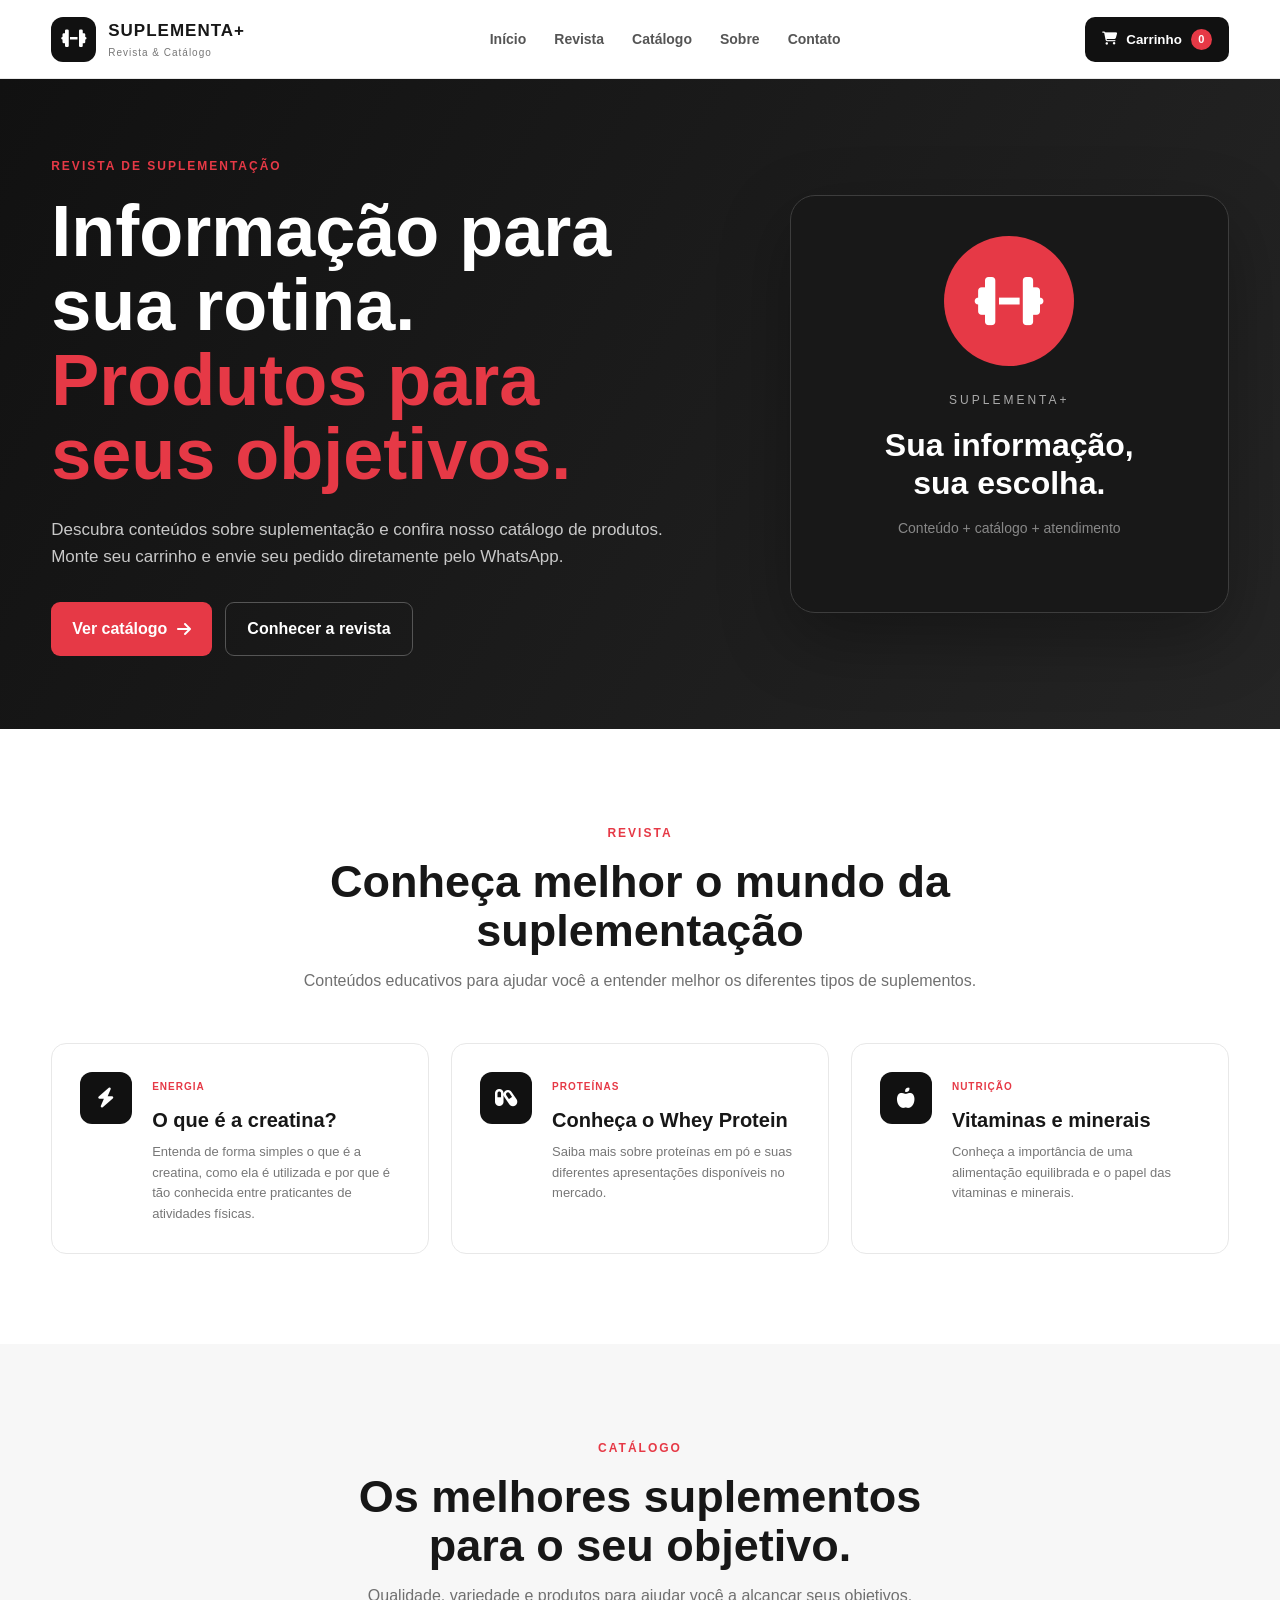
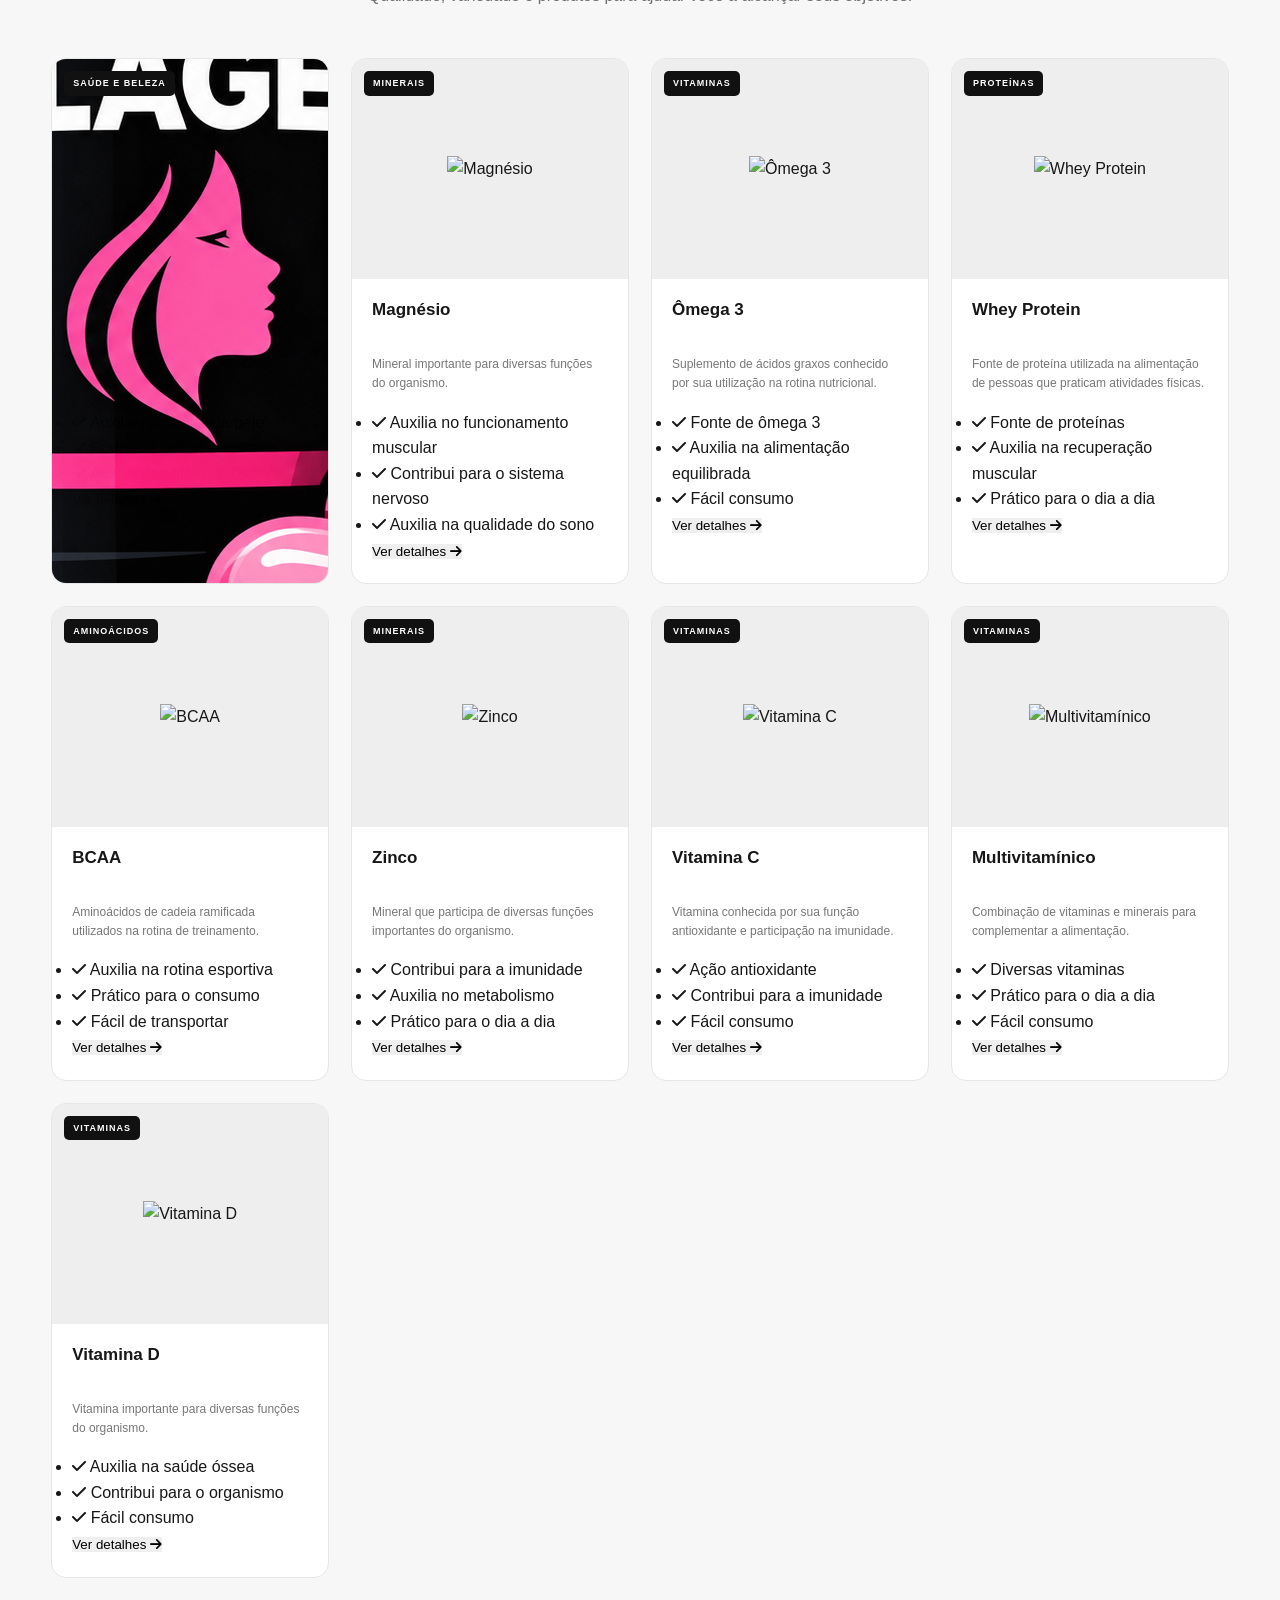
==== .vscode/Revistasuplementos2.html @ f647423a "Aula2109- imagens e alteracoes" ====
<!DOCTYPE html>
<html lang="pt-BR">

<head>

    <meta charset="UTF-8">

    <meta name="viewport" content="width=device-width, initial-scale=1.0">

    <title>Suplementa+ | Revista & Catálogo</title>

    <!-- CSS -->
    <link rel="stylesheet" href="Style.css">

    <!-- Ícones -->
    <link
        rel="stylesheet"
        href="https://cdnjs.cloudflare.com/ajax/libs/font-awesome/6.5.2/css/all.min.css"
    >

</head>
<header class="header">

    <div class="container header-content">

        <a href="#inicio" class="logo">

            <span class="logo-icon">
                <i class="fa-solid fa-dumbbell"></i>
            </span>

            <span>
                <strong>SUPLEMENTA+</strong>
                <small>Revista & Catálogo</small>
            </span>

        </a>


        <nav class="menu">

            <a href="#inicio">Início</a>

            <a href="#revista">Revista</a>

            <a href="#catalogo">Catálogo</a>

            <a href="#sobre">Sobre</a>

            <a href="#contato">Contato</a>

        </nav>


        <button class="cart-button">

            <i class="fa-solid fa-cart-shopping"></i>

            <span>Carrinho</span>

            <b>0</b>

        </button>

    </div>

</header>
<main>

    <section class="hero" id="inicio">

        <div class="container hero-content">

            <div class="hero-text">

                <span class="tag">
                    REVISTA DE SUPLEMENTAÇÃO
                </span>

                <h1>

                    Informação para sua rotina.

                    <span>
                        Produtos para seus objetivos.
                    </span>

                </h1>

                <p>
                    Descubra conteúdos sobre suplementação e confira
                    nosso catálogo de produtos. Monte seu carrinho e
                    envie seu pedido diretamente pelo WhatsApp.
                </p>


                <div class="hero-buttons">

                    <a href="#catalogo" class="btn btn-primary">

                        Ver catálogo

                        <i class="fa-solid fa-arrow-right"></i>

                    </a>


                    <a href="#revista" class="btn btn-outline">

                        Conhecer a revista

                    </a>

                </div>

            </div>


            <div class="hero-card">

                <div class="hero-circle">

                    <i class="fa-solid fa-dumbbell"></i>

                </div>

                <span>
                    SUPLEMENTA+
                </span>

                <h2>

                    Sua informação,

                    <br>

                    sua escolha.

                </h2>

                <p>
                    Conteúdo + catálogo + atendimento
                </p>

            </div>

        </div>

    </section>
        <section class="revista section" id="revista">

        <div class="container">


            <div class="section-title">

                <span>
                    REVISTA
                </span>

                <h2>
                    Conheça melhor o mundo da suplementação
                </h2>

                <p>
                    Conteúdos educativos para ajudar você a entender
                    melhor os diferentes tipos de suplementos.
                </p>

            </div>


            <div class="articles">


                <!-- CREATINA -->

                <article class="article-card">

                    <div class="article-icon">

                        <i class="fa-solid fa-bolt"></i>

                    </div>

                    <div>

                        <span>
                            ENERGIA
                        </span>

                        <h3>
                            O que é a creatina?
                        </h3>

                        <p>
                            Entenda de forma simples o que é a creatina,
                            como ela é utilizada e por que é tão conhecida
                            entre praticantes de atividades físicas.
                        </p>

                    </div>

                </article>


                <!-- WHEY -->

                <article class="article-card">

                    <div class="article-icon">

                        <i class="fa-solid fa-capsules"></i>

                    </div>

                    <div>

                        <span>
                            PROTEÍNAS
                        </span>

                        <h3>
                            Conheça o Whey Protein
                        </h3>

                        <p>
                            Saiba mais sobre proteínas em pó e suas
                            diferentes apresentações disponíveis no mercado.
                        </p>

                    </div>

                </article>


                <!-- VITAMINAS -->

                <article class="article-card">

                    <div class="article-icon">

                        <i class="fa-solid fa-apple-whole"></i>

                    </div>

                    <div>

                        <span>
                            NUTRIÇÃO
                        </span>

                        <h3>
                            Vitaminas e minerais
                        </h3>

                        <p>
                            Conheça a importância de uma alimentação
                            equilibrada e o papel das vitaminas e minerais.
                        </p>

                    </div>

                </article>


            </div>

        </div>

    </section>

</main>
<!-- ==================== CATÁLOGO ==================== -->

<section class="catalogo section" id="catalogo">

    <div class="container">

        <!-- TÍTULO DO CATÁLOGO -->
        <div class="section-title">

            <span>CATÁLOGO</span>

            <h2>
                Os melhores suplementos
                <br>
                para o seu objetivo.
            </h2>

            <p>
                Qualidade, variedade e produtos para ajudar
                você a alcançar seus objetivos.
            </p>

        </div>


        <!-- PRODUTOS -->
        <div class="products-grid">


            <!-- COLÁGENO -->
            <article class="product-card">

                <div class="product-image">

                    <img src="img/colagenocard.png" alt="Colágeno">
                    
                </div>

                <div class="product-info">

                    <span class="product-category">
                        SAÚDE E BELEZA
                    </span>

                    <h3>
                        Colágeno
                    </h3>

                    <p>
                        Suplemento associado à saúde da pele,
                        cabelos, unhas e articulações.
                    </p>

                    <ul>

                        <li>
                            <i class="fa-solid fa-check"></i>
                            Auxilia na saúde da pele
                        </li>

                        <li>
                            <i class="fa-solid fa-check"></i>
                            Fortalece unhas e cabelos
                        </li>

                        <li>
                            <i class="fa-solid fa-check"></i>
                            Auxilia nas articulações
                        </li>

                    </ul>

                    <button class="product-button">
                        Ver detalhes
                        <i class="fa-solid fa-arrow-right"></i>
                    </button>

                </div>

            </article>


            <!-- MAGNÉSIO -->
            <article class="product-card">

                <div class="product-image">

                    <img
                        src="img/imagemsite-tcc-magnesio(1).png"
                        alt="Magnésio"
                    >

                </div>

                <div class="product-info">

                    <span class="product-category">
                        MINERAIS
                    </span>

                    <h3>
                        Magnésio
                    </h3>

                    <p>
                        Mineral importante para diversas funções
                        do organismo.
                    </p>

                    <ul>

                        <li>
                            <i class="fa-solid fa-check"></i>
                            Auxilia no funcionamento muscular
                        </li>

                        <li>
                            <i class="fa-solid fa-check"></i>
                            Contribui para o sistema nervoso
                        </li>

                        <li>
                            <i class="fa-solid fa-check"></i>
                            Auxilia na qualidade do sono
                        </li>

                    </ul>

                    <button class="product-button">
                        Ver detalhes
                        <i class="fa-solid fa-arrow-right"></i>
                    </button>

                </div>

            </article>


            <!-- ÔMEGA 3 -->
            <article class="product-card">

                <div class="product-image">

                    <img
                        src="img/omega-3.png"
                        alt="Ômega 3"
                    >

                </div>

                <div class="product-info">

                    <span class="product-category">
                        VITAMINAS
                    </span>

                    <h3>
                        Ômega 3
                    </h3>

                    <p>
                        Suplemento de ácidos graxos conhecido
                        por sua utilização na rotina nutricional.
                    </p>

                    <ul>

                        <li>
                            <i class="fa-solid fa-check"></i>
                            Fonte de ômega 3
                        </li>

                        <li>
                            <i class="fa-solid fa-check"></i>
                            Auxilia na alimentação equilibrada
                        </li>

                        <li>
                            <i class="fa-solid fa-check"></i>
                            Fácil consumo
                        </li>

                    </ul>

                    <button class="product-button">
                        Ver detalhes
                        <i class="fa-solid fa-arrow-right"></i>
                    </button>

                </div>

            </article>


            <!-- WHEY PROTEIN -->
            <article class="product-card">

                <div class="product-image">

                    <img
                        src="img/whey-isolado.png"
                        alt="Whey Protein"
                    >

                </div>

                <div class="product-info">

                    <span class="product-category">
                        PROTEÍNAS
                    </span>

                    <h3>
                        Whey Protein
                    </h3>

                    <p>
                        Fonte de proteína utilizada na alimentação
                        de pessoas que praticam atividades físicas.
                    </p>

                    <ul>

                        <li>
                            <i class="fa-solid fa-check"></i>
                            Fonte de proteínas
                        </li>

                        <li>
                            <i class="fa-solid fa-check"></i>
                            Auxilia na recuperação muscular
                        </li>

                        <li>
                            <i class="fa-solid fa-check"></i>
                            Prático para o dia a dia
                        </li>

                    </ul>

                    <button class="product-button">
                        Ver detalhes
                        <i class="fa-solid fa-arrow-right"></i>
                    </button>

                </div>

            </article>


            <!-- BCAA -->
            <article class="product-card">

                <div class="product-image">

                    <img
                        src="img/bcaa.png"
                        alt="BCAA"
                    >

                </div>

                <div class="product-info">

                    <span class="product-category">
                        AMINOÁCIDOS
                    </span>

                    <h3>
                        BCAA
                    </h3>

                    <p>
                        Aminoácidos de cadeia ramificada utilizados
                        na rotina de treinamento.
                    </p>

                    <ul>

                        <li>
                            <i class="fa-solid fa-check"></i>
                            Auxilia na rotina esportiva
                        </li>

                        <li>
                            <i class="fa-solid fa-check"></i>
                            Prático para o consumo
                        </li>

                        <li>
                            <i class="fa-solid fa-check"></i>
                            Fácil de transportar
                        </li>

                    </ul>

                    <button class="product-button">
                        Ver detalhes
                        <i class="fa-solid fa-arrow-right"></i>
                    </button>

                </div>

            </article>


            <!-- ZINCO -->
            <article class="product-card">

                <div class="product-image">

                    <img
                        src="img/zinco.png"
                        alt="Zinco"
                    >

                </div>

                <div class="product-info">

                    <span class="product-category">
                        MINERAIS
                    </span>

                    <h3>
                        Zinco
                    </h3>

                    <p>
                        Mineral que participa de diversas funções
                        importantes do organismo.
                    </p>

                    <ul>

                        <li>
                            <i class="fa-solid fa-check"></i>
                            Contribui para a imunidade
                        </li>

                        <li>
                            <i class="fa-solid fa-check"></i>
                            Auxilia no metabolismo
                        </li>

                        <li>
                            <i class="fa-solid fa-check"></i>
                            Prático para o dia a dia
                        </li>

                    </ul>

                    <button class="product-button">
                        Ver detalhes
                        <i class="fa-solid fa-arrow-right"></i>
                    </button>

                </div>

            </article>


            <!-- VITAMINA C -->
            <article class="product-card">

                <div class="product-image">

                    <img
                        src="img/vitamina-c.png"
                        alt="Vitamina C"
                    >

                </div>

                <div class="product-info">

                    <span class="product-category">
                        VITAMINAS
                    </span>

                    <h3>
                        Vitamina C
                    </h3>

                    <p>
                        Vitamina conhecida por sua função
                        antioxidante e participação na imunidade.
                    </p>

                    <ul>

                        <li>
                            <i class="fa-solid fa-check"></i>
                            Ação antioxidante
                        </li>

                        <li>
                            <i class="fa-solid fa-check"></i>
                            Contribui para a imunidade
                        </li>

                        <li>
                            <i class="fa-solid fa-check"></i>
                            Fácil consumo
                        </li>

                    </ul>

                    <button class="product-button">
                        Ver detalhes
                        <i class="fa-solid fa-arrow-right"></i>
                    </button>

                </div>

            </article>


            <!-- MULTIVITAMÍNICO -->
            <article class="product-card">

                <div class="product-image">

                    <img
                        src="img/multivitaminico.png"
                        alt="Multivitamínico"
                    >

                </div>

                <div class="product-info">

                    <span class="product-category">
                        VITAMINAS
                    </span>

                    <h3>
                        Multivitamínico
                    </h3>

                    <p>
                        Combinação de vitaminas e minerais para
                        complementar a alimentação.
                    </p>

                    <ul>

                        <li>
                            <i class="fa-solid fa-check"></i>
                            Diversas vitaminas
                        </li>

                        <li>
                            <i class="fa-solid fa-check"></i>
                            Prático para o dia a dia
                        </li>

                        <li>
                            <i class="fa-solid fa-check"></i>
                            Fácil consumo
                        </li>

                    </ul>

                    <button class="product-button">
                        Ver detalhes
                        <i class="fa-solid fa-arrow-right"></i>
                    </button>

                </div>

            </article>


            <!-- VITAMINA D -->
            <article class="product-card">

                <div class="product-image">

                    <img
                        src="img/vitamina-d.png"
                        alt="Vitamina D"
                    >

                </div>

                <div class="product-info">

                    <span class="product-category">
                        VITAMINAS
                    </span>

                    <h3>
                        Vitamina D
                    </h3>

                    <p>
                        Vitamina importante para diversas funções
                        do organismo.
                    </p>

                    <ul>

                        <li>
                            <i class="fa-solid fa-check"></i>
                            Auxilia na saúde óssea
                        </li>

                        <li>
                            <i class="fa-solid fa-check"></i>
                            Contribui para o organismo
                        </li>

                        <li>
                            <i class="fa-solid fa-check"></i>
                            Fácil consumo
                        </li>

                    </ul>

                    <button class="product-button">
                        Ver detalhes
                        <i class="fa-solid fa-arrow-right"></i>
                    </button>

                </div>

            </article>

        </div>

    </div>

</section>
---- .vscode/Style.css ----
/* =========================================
   CONFIGURAÇÕES GERAIS
========================================= */

* {
    margin: 0;
    padding: 0;
    box-sizing: border-box;
}

html {
    scroll-behavior: smooth;
}

body {
    font-family: Arial, Helvetica, sans-serif;
    background: #f7f7f7;
    color: #171717;
    line-height: 1.6;
}

a {
    text-decoration: none;
    color: inherit;
}

button,
input {
    font-family: inherit;
}

button {
    cursor: pointer;
    border: none;
}

.container {
    width: min(1180px, 92%);
    margin: 0 auto;
}

.section {
    padding: 90px 0;
}


/* =========================================
   HEADER
========================================= */

.header {
    position: sticky;
    top: 0;
    z-index: 1000;

    background: rgba(255, 255, 255, 0.97);

    border-bottom: 1px solid #e8e8e8;

    backdrop-filter: blur(10px);
}

.header-content {
    height: 78px;

    display: flex;
    align-items: center;
    justify-content: space-between;
    gap: 30px;
}

.logo {
    display: flex;
    align-items: center;
    gap: 12px;
}

.logo-icon {
    width: 45px;
    height: 45px;

    display: flex;
    align-items: center;
    justify-content: center;

    border-radius: 12px;

    background: #111;
    color: #fff;

    font-size: 20px;
}

.logo strong {
    display: block;

    font-size: 17px;
    letter-spacing: 1px;
}

.logo small {
    display: block;

    color: #777;

    font-size: 10px;
    letter-spacing: 1px;
}

.menu {
    display: flex;
    align-items: center;
    gap: 28px;
}

.menu a {
    color: #555;
    font-size: 14px;
    font-weight: 600;

    transition: 0.3s;
}

.menu a:hover {
    color: #e63946;
}

.cart-button {
    position: relative;

    display: flex;
    align-items: center;
    gap: 9px;

    background: #111;
    color: #fff;

    padding: 12px 17px;

    border-radius: 10px;

    font-weight: 600;

    transition: 0.3s;
}

.cart-button:hover {
    background: #e63946;
}

.cart-button b {
    min-width: 21px;
    height: 21px;

    display: flex;
    align-items: center;
    justify-content: center;

    border-radius: 50%;

    background: #e63946;

    font-size: 11px;
}

.menu-mobile {
    display: none;

    background: transparent;

    font-size: 25px;
}


/* =========================================
   MOBILE MENU
========================================= */

.mobile-menu {
    display: none;

    padding: 15px 5%;

    background: #111;
    color: #fff;
}

.mobile-menu.active {
    display: block;
}

.mobile-menu a {
    display: block;

    padding: 13px 0;

    border-bottom: 1px solid #333;
}


/* =========================================
   HERO
========================================= */

.hero {
    min-height: 650px;

    display: flex;
    align-items: center;

    background:
        linear-gradient(
            120deg,
            #111 0%,
            #1c1c1c 55%,
            #252525 100%
        );

    color: #fff;
}

.hero-content {
    display: grid;

    grid-template-columns: 1.2fr 0.8fr;

    align-items: center;

    gap: 80px;
}

.tag {
    display: inline-block;

    margin-bottom: 18px;

    color: #e63946;

    font-size: 12px;
    font-weight: 800;

    letter-spacing: 2px;
}

.hero h1 {
    max-width: 750px;

    font-size: clamp(42px, 6vw, 72px);

    line-height: 1.03;

    margin-bottom: 25px;
}

.hero h1 span {
    display: block;
    color: #e63946;
}

.hero p {
    max-width: 650px;

    color: #c8c8c8;

    font-size: 17px;

    margin-bottom: 32px;
}

.hero-buttons {
    display: flex;
    gap: 13px;

    flex-wrap: wrap;
}


/* =========================================
   BOTÕES
========================================= */

.btn {
    min-height: 48px;

    padding: 13px 21px;

    display: inline-flex;
    align-items: center;
    justify-content: center;
    gap: 10px;

    border-radius: 9px;

    font-weight: 700;

    transition: 0.3s;
}

.btn-primary {
    background: #e63946;
    color: #fff;
}

.btn-primary:hover {
    background: #c92836;
    transform: translateY(-2px);
}

.btn-outline {
    border: 1px solid #555;
    color: #fff;
}

.btn-outline:hover {
    background: #fff;
    color: #111;
}

.btn-whatsapp {
    background: #1faa59;
    color: #fff;
}

.btn-whatsapp:hover {
    background: #168b46;
    transform: translateY(-2px);
}


/* =========================================
   HERO CARD
========================================= */

.hero-card {
    min-height: 400px;

    display: flex;
    flex-direction: column;
    align-items: center;
    justify-content: center;

    padding: 40px;

    text-align: center;

    border: 1px solid #3d3d3d;

    border-radius: 25px;

    background: #181818;

    box-shadow: 0 25px 70px rgba(0, 0, 0, 0.3);
}

.hero-circle {
    width: 130px;
    height: 130px;

    display: flex;
    align-items: center;
    justify-content: center;

    margin-bottom: 25px;

    border-radius: 50%;

    background: #e63946;

    font-size: 55px;
}

.hero-card > span {
    color: #aaa;

    font-size: 12px;
    letter-spacing: 3px;
}

.hero-card h2 {
    margin: 15px 0;

    font-size: 32px;

    line-height: 1.2;
}

.hero-card p {
    color: #888;
    font-size: 14px;
}


/* =========================================
   TÍTULOS
========================================= */

.section-title {
    max-width: 760px;

    margin: 0 auto 50px;

    text-align: center;
}

.section-title > span {
    color: #e63946;

    font-size: 12px;
    font-weight: 800;

    letter-spacing: 2px;
}

.section-title h2 {
    margin: 12px 0;

    font-size: clamp(30px, 4vw, 45px);

    line-height: 1.1;
}

.section-title p {
    color: #707070;
}


/* =========================================
   REVISTA
========================================= */

.revista {
    background: #fff;
}

.articles {
    display: grid;

    grid-template-columns: repeat(3, 1fr);

    gap: 22px;
}

.article-card {
    display: flex;
    gap: 20px;

    padding: 28px;

    border: 1px solid #e8e8e8;

    border-radius: 15px;

    background: #fff;

    transition: 0.3s;
}

.article-card:hover {
    transform: translateY(-5px);

    box-shadow: 0 15px 40px rgba(0, 0, 0, 0.08);
}

.article-icon {
    min-width: 52px;
    height: 52px;

    display: flex;
    align-items: center;
    justify-content: center;

    border-radius: 12px;

    background: #111;
    color: #fff;

    font-size: 20px;
}

.article-card span {
    color: #e63946;

    font-size: 10px;
    font-weight: 800;

    letter-spacing: 1px;
}

.article-card h3 {
    margin: 6px 0;

    font-size: 20px;
}

.article-card p {
    color: #777;

    font-size: 13px;
}


/* =========================================
   CATALOGO
========================================= */

.catalogo {
    background: #f7f7f7;
}

.catalog-tools {
    margin-bottom: 35px;
}

.search-box {
    max-width: 500px;

    position: relative;

    margin-bottom: 20px;
}

.search-box i {
    position: absolute;

    top: 50%;
    left: 17px;

    transform: translateY(-50%);

    color: #999;
}

.search-box input {
    width: 100%;

    height: 52px;

    padding: 0 20px 0 48px;

    border: 1px solid #ddd;

    border-radius: 10px;

    outline: none;

    background: #fff;

    font-size: 14px;
}

.search-box input:focus {
    border-color: #e63946;
}

.categories {
    display: flex;
    gap: 9px;

    flex-wrap: wrap;
}

.category {
    padding: 10px 17px;

    border: 1px solid #ddd;

    border-radius: 30px;

    background: #fff;

    color: #555;

    font-size: 13px;
    font-weight: 600;

    transition: 0.3s;
}

.category:hover,
.category.active {
    background: #111;
    color: #fff;

    border-color: #111;
}


/* =========================================
   PRODUTOS
========================================= */

.products-grid {
    display: grid;

    grid-template-columns: repeat(4, 1fr);

    gap: 22px;
}

.product-card {
    position: relative;

    overflow: hidden;

    background: #fff;

    border: 1px solid #e6e6e6;

    border-radius: 15px;

    transition: 0.3s;
}

.product-card:hover {
    transform: translateY(-5px);

    box-shadow: 0 18px 40px rgba(0, 0, 0, 0.1);
}

.product-image {
    height: 220px;

    display: flex;
    align-items: center;
    justify-content: center;

    background: #eee;

    position: relative;
}

.product-image i {
    font-size: 80px;
    color: #333;
}

.product-category {
    position: absolute;

    top: 12px;
    left: 12px;

    padding: 5px 9px;

    border-radius: 5px;

    background: #111;
    color: #fff;

    font-size: 9px;
    font-weight: 800;

    letter-spacing: 1px;
}

.product-info {
    padding: 20px;
}

.product-info h3 {
    min-height: 48px;

    font-size: 17px;

    line-height: 1.35;
}

.product-info p {
    margin: 8px 0 16px;

    color: #777;

    font-size: 12px;
}

.product-price {
    display: flex;
    align-items: center;
    justify-content: space-between;

    gap: 10px;
}

.product-price strong {
    font-size: 20px;
}

.add-product {
    width: 42px;
    height: 42px;

    display: flex;
    align-items: center;
    justify-content: center;

    border-radius: 9px;

    background: #111;
    color: #fff;

    transition: 0.3s;
}

.add-product:hover {
    background: #e63946;
}

.details-product {
    width: 100%;

    margin-bottom: 10px;

    padding: 9px;

    border: 1px solid #ddd;

    border-radius: 7px;

    background: #fff;

    font-size: 12px;
    font-weight: 700;
}

.no-products {
    display: none;

    padding: 70px 20px;

    text-align: center;
}

.no-products.show {
    display: block;
}

.no-products i {
    margin-bottom: 15px;

    color: #bbb;

    font-size: 45px;
}

.no-products h3 {
    margin-bottom: 5px;
}

.no-products p {
    color: #888;
}


/* =========================================
   SOBRE
========================================= */

.sobre {
    background: #111;
    color: #fff;
}

.about-content {
    display: grid;

    grid-template-columns: 1fr 0.8fr;

    gap: 80px;

    align-items: center;
}

.about-text h2 {
    max-width: 600px;

    margin-bottom: 25px;

    font-size: 45px;

    line-height: 1.1;
}

.about-text p {
    margin-bottom: 15px;

    color: #bbb;
}

.warning {
    padding: 15px;

    border-left: 3px solid #e63946;

    background: #191919;

    font-size: 13px;
}

.warning i {
    color: #e63946;
    margin-right: 6px;
}

.about-stats {
    display: grid;

    gap: 15px;
}

.stat {
    padding: 25px;

    border: 1px solid #333;

    border-radius: 13px;

    background: #181818;
}

.stat i {
    display: block;

    margin-bottom: 12px;

    color: #e63946;

    font-size: 25px;
}

.stat strong {
    display: block;

    font-size: 18px;
}

.stat span {
    color: #888;

    font-size: 13px;
}


/* =========================================
   CONTATO
========================================= */

.contato {
    background: #fff;
}

.contact-box {
    display: flex;

    align-items: center;
    justify-content: space-between;

    gap: 30px;

    padding: 50px;

    border-radius: 20px;

    background: #f2f2f2;
}

.contact-box h2 {
    margin-bottom: 5px;

    font-size: 35px;
}

.contact-box p {
    color: #777;
}


/* =========================================
   FOOTER
========================================= */

.footer {
    background: #0c0c0c;
    color: #fff;
}

.footer-content {
    display: grid;

    grid-template-columns: 2fr 1fr 1fr;

    gap: 50px;

    padding: 60px 0;
}

.footer-brand h3 {
    margin-bottom: 10px;

    font-size: 20px;
}

.footer-brand h3 i {
    color: #e63946;
}

.footer-brand p {
    color: #777;

    font-size: 13px;
}

.footer-links h4,
.footer-social h4 {
    margin-bottom: 15px;
}

.footer-links a {
    display: block;

    margin-bottom: 7px;

    color: #777;

    font-size: 13px;
}

.footer-links a:hover {
    color: #fff;
}

.footer-social a {
    width: 38px;
    height: 38px;

    display: inline-flex;

    align-items: center;
    justify-content: center;

    margin-right: 5px;

    border-radius: 8px;

    background: #1b1b1b;

    color: #fff;
}

.footer-social a:hover {
    background: #e63946;
}

.copyright {
    padding: 20px;

    border-top: 1px solid #222;

    color: #555;

    text-align: center;

    font-size: 12px;
}


/* =========================================
   MODAIS
========================================= */

.modal-overlay {
    position: fixed;

    inset: 0;

    z-index: 2000;

    display: none;

    align-items: center;
    justify-content: center;

    padding: 20px;

    background: rgba(0, 0, 0, 0.7);
}

.modal-overlay.active {
    display: flex;
}

.cart-modal {
    width: min(600px, 100%);
    max-height: 90vh;

    display: flex;
    flex-direction: column;

    border-radius: 18px;

    background: #fff;

    overflow: hidden;
}

.cart-header {
    display: flex;

    align-items: center;
    justify-content: space-between;

    padding: 22px 25px;

    border-bottom: 1px solid #eee;
}

.cart-header span {
    color: #e63946;

    font-size: 10px;
    font-weight: 800;

    letter-spacing: 2px;
}

.cart-header h2 {
    font-size: 27px;
}

.close-cart,
.close-product {
    width: 38px;
    height: 38px;

    border-radius: 8px;

    background: #f2f2f2;

    font-size: 17px;
}

.cart-items {
    max-height: 450px;

    overflow-y: auto;

    padding: 20px 25px;
}

.cart-item {
    display: grid;

    grid-template-columns: 55px 1fr auto;

    align-items: center;

    gap: 13px;

    padding: 15px 0;

    border-bottom: 1px solid #eee;
}

.cart-item-image {
    width: 55px;
    height: 55px;

    display: flex;
    align-items: center;
    justify-content: center;

    border-radius: 8px;

    background: #eee;

    font-size: 23px;
}

.cart-item h4 {
    font-size: 14px;
}

.cart-item small {
    display: block;

    margin-top: 3px;

    color: #777;
}

.quantity {
    display: flex;
    align-items: center;

    gap: 8px;

    margin-top: 7px;
}

.quantity button {
    width: 25px;
    height: 25px;

    border-radius: 5px;

    background: #eee;
}

.remove-item {
    margin-top: 7px;

    color: #e63946;

    background: transparent;

    font-size: 11px;
}

.cart-item-total {
    font-weight: 800;
}

.empty-cart {
    padding: 70px 25px;

    text-align: center;
}

.empty-cart i {
    margin-bottom: 15px;

    color: #ccc;

    font-size: 50px;
}

.empty-cart p {
    color: #888;

    font-size: 13px;
}

.cart-footer {
    padding: 20px 25px;

    border-top: 1px solid #eee;
}

.cart-total {
    display: flex;

    align-items: center;
    justify-content: space-between;

    margin-bottom: 15px;
}

.cart-total span {
    color: #777;
}

.cart-total strong {
    font-size: 25px;
}

.checkout {
    width: 100%;
}


/* =========================================
   MODAL PRODUTO
========================================= */

.product-modal {
    position: relative;

    width: min(750px, 100%);

    max-height: 90vh;

    overflow-y: auto;

    border-radius: 18px;

    background: #fff;
}

.close-product {
    position: absolute;

    top: 15px;
    right: 15px;

    z-index: 5;
}

.product-modal-content {
    display: grid;

    grid-template-columns: 0.8fr 1.2fr;
}

.modal-product-image {
    min-height: 400px;

    display: flex;
    align-items: center;
    justify-content: center;

    background: #eee;
}

.modal-product-image i {
    font-size: 120px;
}

.modal-product-info {
    padding: 45px 35px;
}

.modal-product-info span {
    color: #e63946;

    font-size: 11px;
    font-weight: 800;

    letter-spacing: 2px;
}

.modal-product-info h2 {
    margin: 10px 0;

    font-size: 32px;

    line-height: 1.1;
}

.modal-product-info p {
    color: #666;

    font-size: 14px;
}

.modal-price {
    display: block;

    margin: 20px 0;

    font-size: 28px;
}


/* =========================================
   TOAST
========================================= */

.toast {
    position: fixed;

    right: 25px;
    bottom: 25px;

    z-index: 3000;

    padding: 15px 20px;

    border-radius: 9px;

    background: #111;
    color: #fff;

    box-shadow: 0 10px 30px rgba(0, 0, 0, 0.2);

    transform: translateY(100px);

    opacity: 0;

    transition: 0.3s;

    font-size: 13px;
}

.toast.show {
    transform: translateY(0);

    opacity: 1;
}


/* =========================================
   RESPONSIVIDADE
========================================= */

@media (max-width: 1000px) {

    .products-grid {
        grid-template-columns: repeat(3, 1fr);
    }

    .articles {
        grid-template-columns: 1fr;
    }

    .hero-content {
        gap: 40px;
    }

}


@media (max-width: 800px) {

    .menu {
        display: none;
    }

    .menu-mobile {
        display: block;
    }

    .cart-button span {
        display: none;
    }

    .hero {
        padding: 70px 0;
    }

    .hero-content {
        grid-template-columns: 1fr;
    }

    .hero-card {
        min-height: 320px;
    }

    .products-grid {
        grid-template-columns: repeat(2, 1fr);
    }

    .about-content {
        grid-template-columns: 1fr;
    }

    .contact-box {
        flex-direction: column;

        align-items: flex-start;
    }

    .footer-content {
        grid-template-columns: 1fr 1fr;
    }

    .product-modal-content {
        grid-template-columns: 1fr;
    }

    .modal-product-image {
        min-height: 250px;
    }

}


@media (max-width: 520px) {

    .section {
        padding: 65px 0;
    }

    .header-content {
        height: 68px;
    }

    .logo strong {
        font-size: 14px;
    }

    .logo small {
        font-size: 8px;
    }

    .logo-icon {
        width: 40px;
        height: 40px;
    }

    .hero h1 {
        font-size: 42px;
    }

    .hero-card h2 {
        font-size: 25px;
    }

    .products-grid {
        grid-template-columns: 1fr;
    }

    .categories {
        overflow-x: auto;

        flex-wrap: nowrap;

        padding-bottom: 5px;
    }

    .category {
        white-space: nowrap;
    }

    .contact-box {
        padding: 30px;
    }

    .contact-box h2 {
        font-size: 28px;
    }

    .footer-content {
        grid-template-columns: 1fr;
    }

    .cart-item {
        grid-template-columns: 50px 1fr;
    }

    .cart-item-total {
        grid-column: 2;
    }

    .modal-product-info {
        padding: 30px 25px;
    }

}
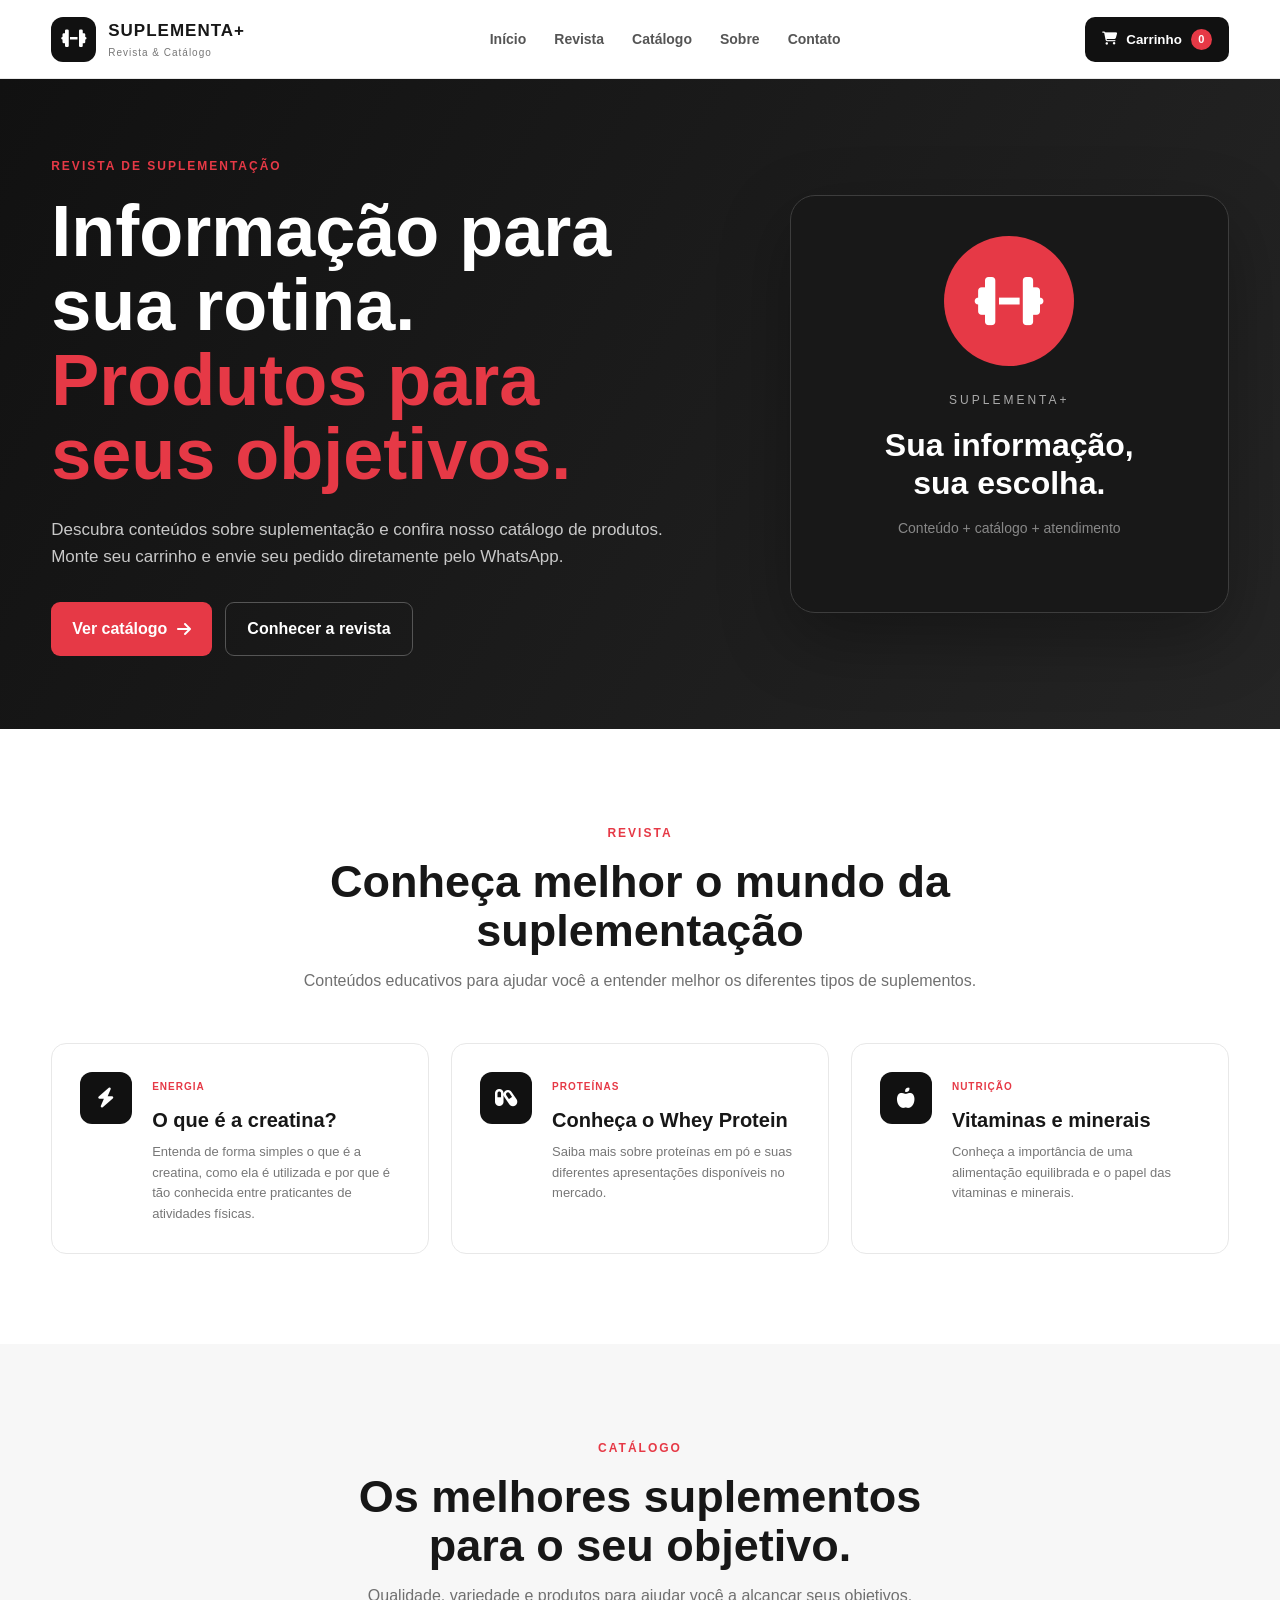
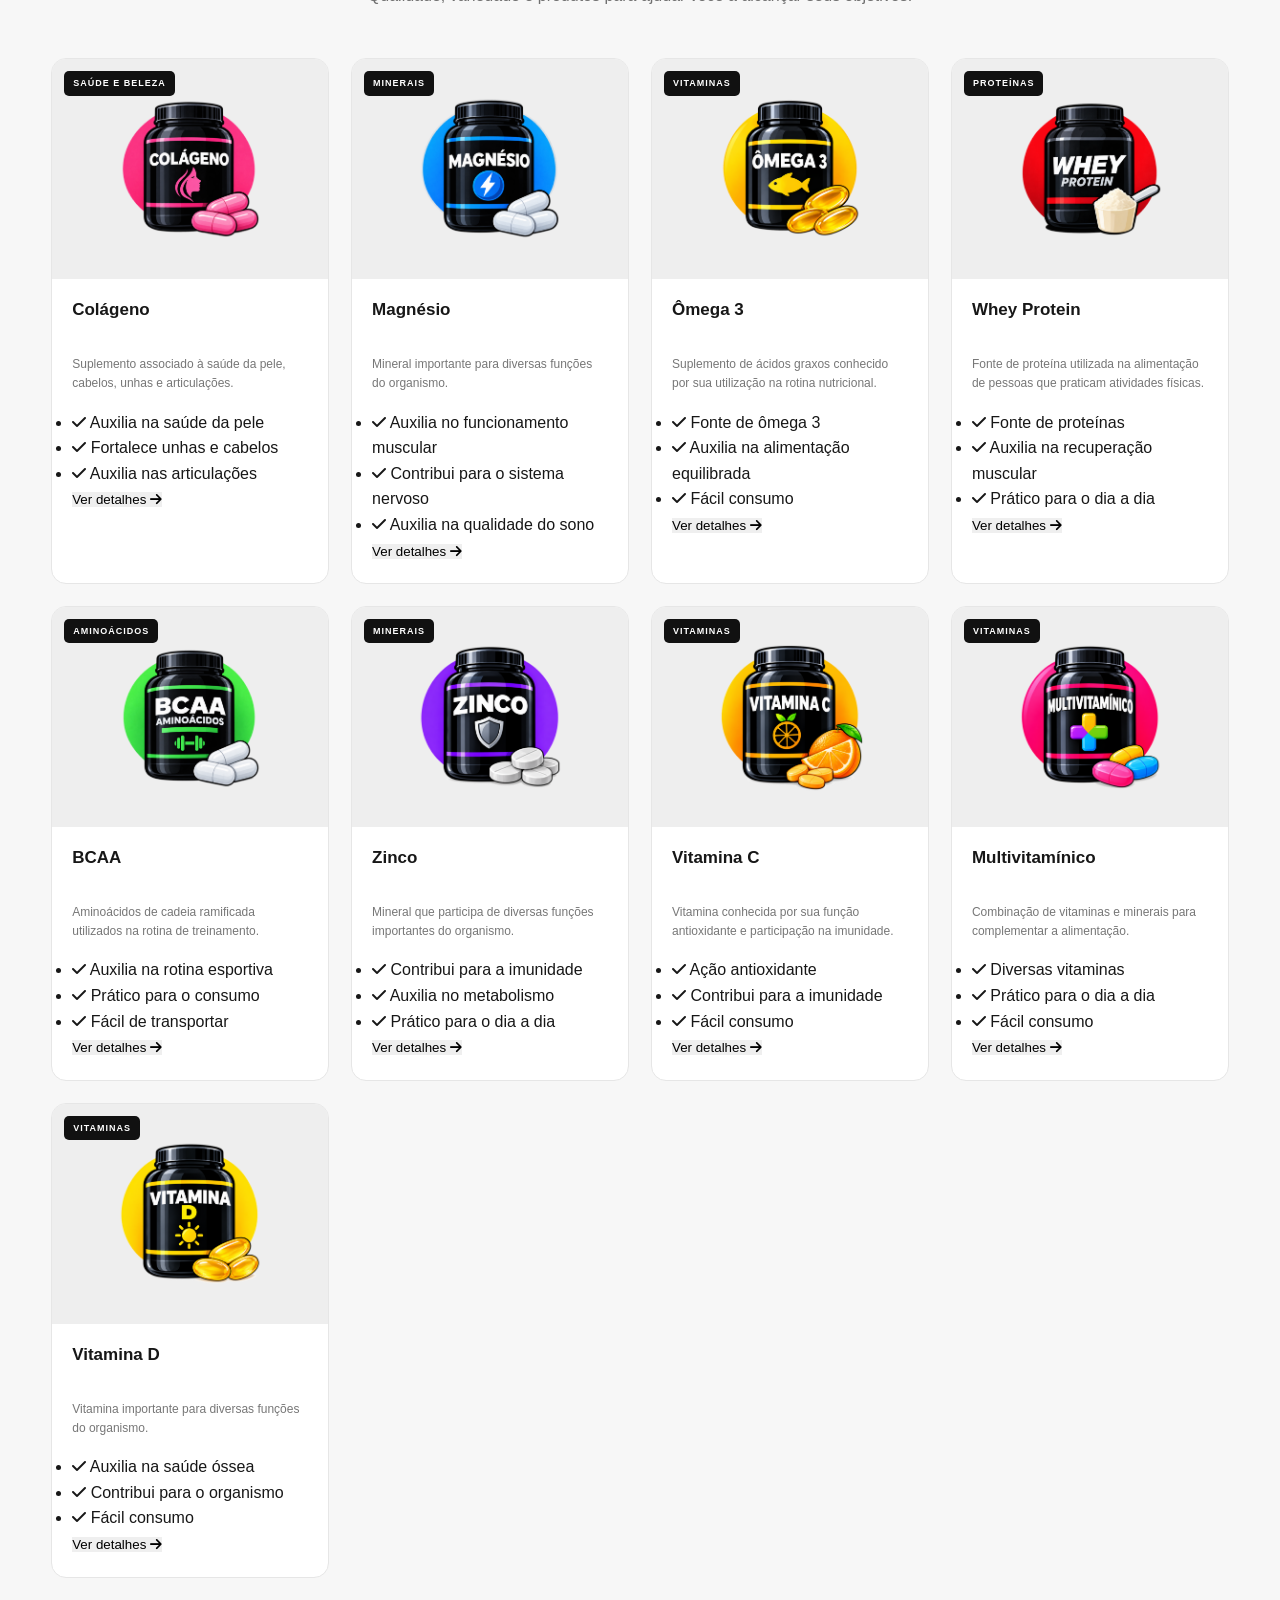
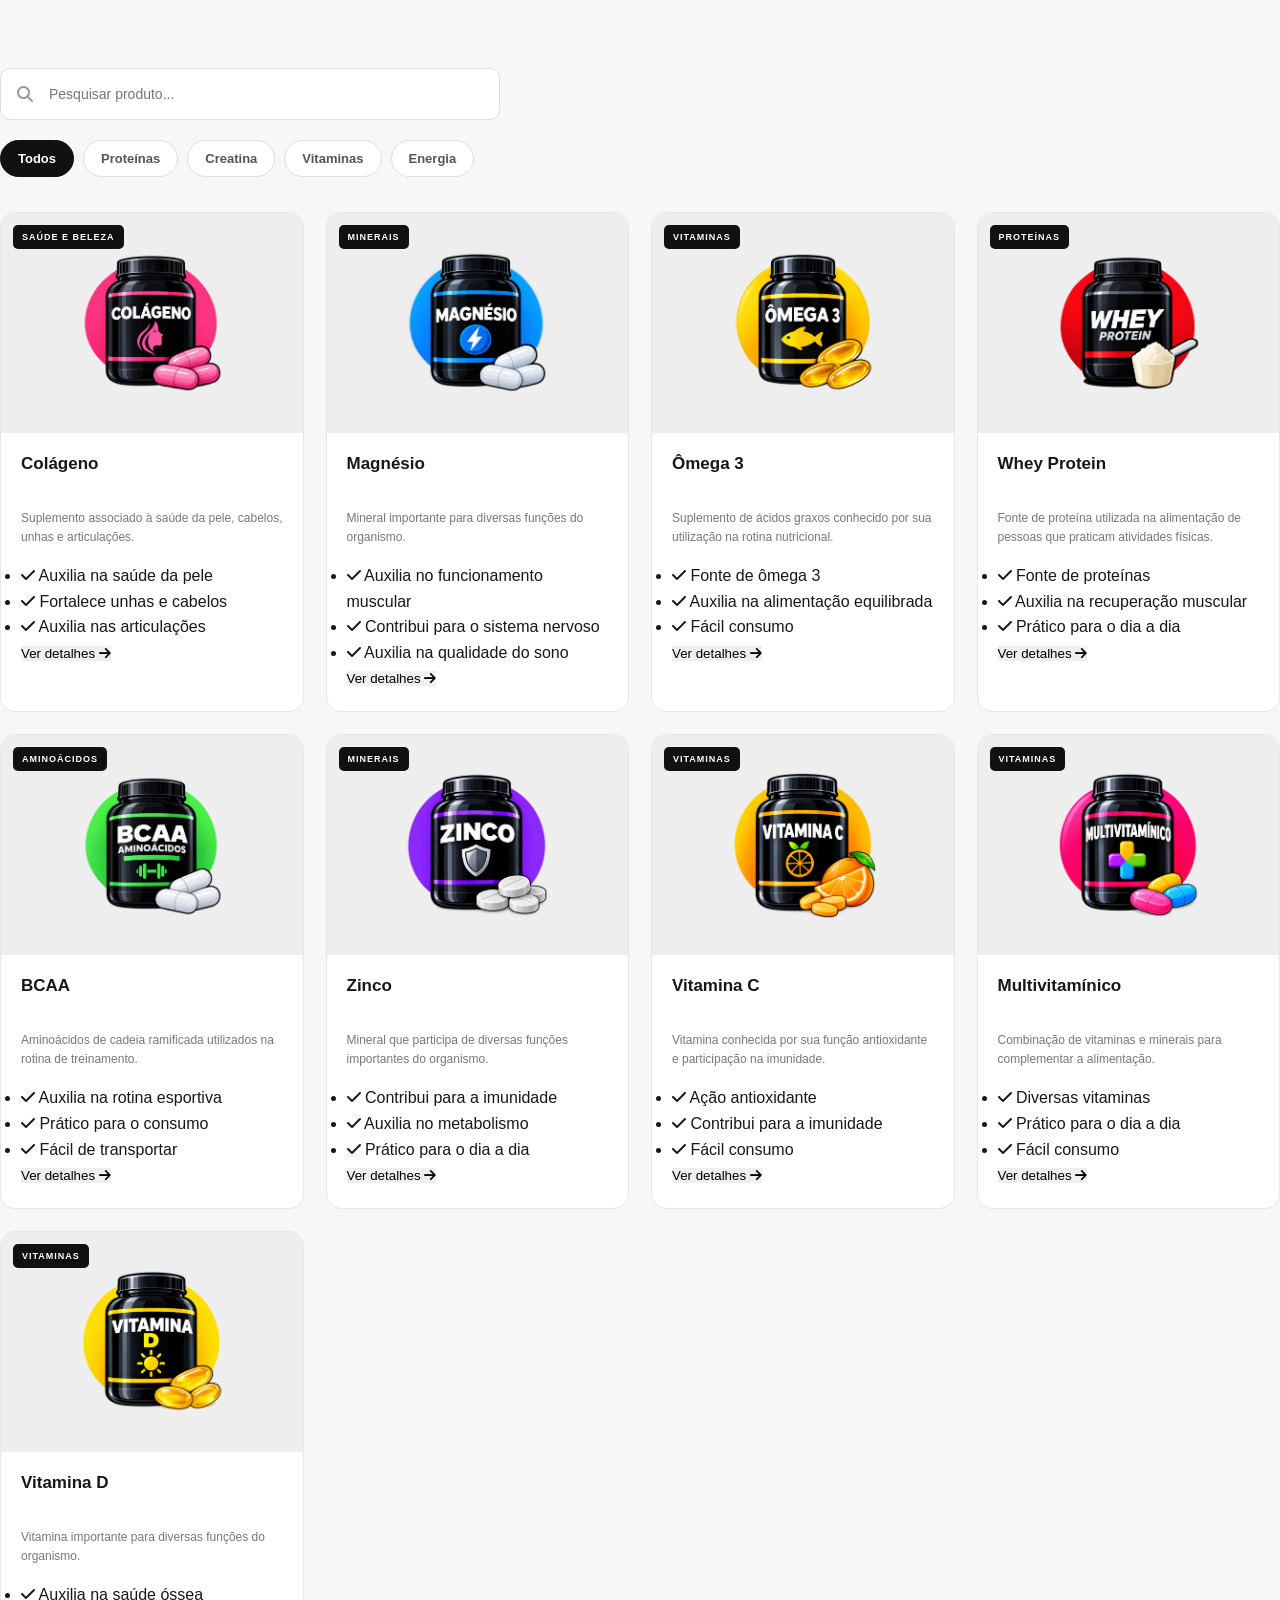
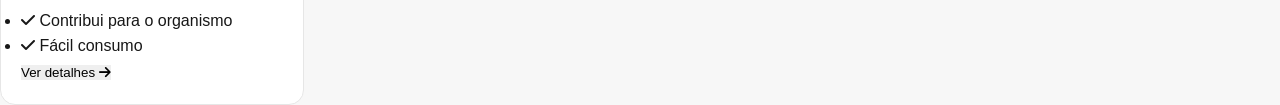
==== commit 5bfd449c: "Aula3009-inserção das imagens" ====
--- a/.vscode/Revistasuplementos2.html
+++ b/.vscode/Revistasuplementos2.html
@@ -305,7 +305,7 @@
 
                 <div class="product-image">
 
-                    <img src="img/colagenocard.png" alt="Colágeno">
+                    <img src="img/colagenocard.png" alt="Colágeno" width="150PX">
                     
                 </div>
 
@@ -359,8 +359,7 @@
                 <div class="product-image">
 
                     <img
-                        src="img/imagemsite-tcc-magnesio(1).png"
-                        alt="Magnésio"
+                        src="./img/magnesiocard.png" alt="Magnésio" width="150PX"
                     >
 
                 </div>
@@ -415,8 +414,7 @@
                 <div class="product-image">
 
                     <img
-                        src="img/omega-3.png"
-                        alt="Ômega 3"
+                        src="img/omega_3_transparente(1).png" alt="Ômega 3" width="150PX"
                     >
 
                 </div>
@@ -471,8 +469,7 @@
                 <div class="product-image">
 
                     <img
-                        src="img/whey-isolado.png"
-                        alt="Whey Protein"
+                        src="img/wheyproteincard.png" alt="Whey Protein" width="150PX"
                     >
 
                 </div>
@@ -527,8 +524,7 @@
                 <div class="product-image">
 
                     <img
-                        src="img/bcaa.png"
-                        alt="BCAA"
+                        src="img/bccaAminoAcidoscard.png" alt="BCAA" width="150PX"
                     >
 
                 </div>
@@ -583,8 +579,7 @@
                 <div class="product-image">
 
                     <img
-                        src="img/zinco.png"
-                        alt="Zinco"
+                        src="img/zinco_transparente(1).png" alt="Zinco" width="150PX"
                     >
 
                 </div>
@@ -639,10 +634,7 @@
                 <div class="product-image">
 
                     <img
-                        src="img/vitamina-c.png"
-                        alt="Vitamina C"
-                    >
-
+                        src="img/vitamina_c_transparente(1).png" alt="Vitamina C" width="150PX">
                 </div>
 
                 <div class="product-info">
@@ -695,8 +687,7 @@
                 <div class="product-image">
 
                     <img
-                        src="img/multivitaminico.png"
-                        alt="Multivitamínico"
+                        src="img/multivitaminico_transparente(1).png" alt="Multivitamínico" width="150PX"
                     >
 
                 </div>
@@ -751,8 +742,7 @@
                 <div class="product-image">
 
                     <img
-                        src="img/vitamina-d.png"
-                        alt="Vitamina D"
+                        src="img/vitamina_d_transparente(1).png" alt="Vitamina D" width="150PX"
                     >
 
                 </div>
@@ -804,4 +794,525 @@
 
     </div>
 
+</section>
+<!-- PRODUTOS -->
+        <!-- BUSCA E FILTROS -->
+<div class="catalog-tools">
+    <div class="search-box">
+        <i class="fa-solid fa-magnifying-glass"></i>
+        <input type="text" id="searchInput" placeholder="Pesquisar produto...">
+    </div>
+
+    <div class="categories">
+        <button class="category active" data-category="todos">Todos</button>
+        <button class="category" data-category="proteina">Proteínas</button>
+        <button class="category" data-category="creatina">Creatina</button>
+        <button class="category" data-category="vitamina">Vitaminas</button>
+        <button class="category" data-category="energia">Energia</button>
+    </div>
+</div>
+
+<div class="products-grid" id="productsGrid">
+
+
+            <!-- COLÁGENO -->
+            <article class="product-card">
+
+                <div class="product-image">
+
+                    <img src="img/colagenocard.png" alt="Colágeno" width="150PX">
+                    
+                </div>
+
+                <div class="product-info">
+
+                    <span class="product-category">
+                        SAÚDE E BELEZA
+                    </span>
+
+                    <h3>
+                        Colágeno
+                    </h3>
+
+                    <p>
+                        Suplemento associado à saúde da pele,
+                        cabelos, unhas e articulações.
+                    </p>
+
+                    <ul>
+
+                        <li>
+                            <i class="fa-solid fa-check"></i>
+                            Auxilia na saúde da pele
+                        </li>
+
+                        <li>
+                            <i class="fa-solid fa-check"></i>
+                            Fortalece unhas e cabelos
+                        </li>
+
+                        <li>
+                            <i class="fa-solid fa-check"></i>
+                            Auxilia nas articulações
+                        </li>
+
+                    </ul>
+
+                    <button class="product-button">
+                        Ver detalhes
+                        <i class="fa-solid fa-arrow-right"></i>
+                    </button>
+
+                </div>
+
+            </article>
+
+
+            <!-- MAGNÉSIO -->
+            <article class="product-card">
+
+                <div class="product-image">
+
+                    <img
+                        src="./img/magnesiocard.png" alt="Magnésio" width="150PX"
+                    >
+
+                </div>
+
+                <div class="product-info">
+
+                    <span class="product-category">
+                        MINERAIS
+                    </span>
+
+                    <h3>
+                        Magnésio
+                    </h3>
+
+                    <p>
+                        Mineral importante para diversas funções
+                        do organismo.
+                    </p>
+
+                    <ul>
+
+                        <li>
+                            <i class="fa-solid fa-check"></i>
+                            Auxilia no funcionamento muscular
+                        </li>
+
+                        <li>
+                            <i class="fa-solid fa-check"></i>
+                            Contribui para o sistema nervoso
+                        </li>
+
+                        <li>
+                            <i class="fa-solid fa-check"></i>
+                            Auxilia na qualidade do sono
+                        </li>
+
+                    </ul>
+
+                    <button class="product-button">
+                        Ver detalhes
+                        <i class="fa-solid fa-arrow-right"></i>
+                    </button>
+
+                </div>
+
+            </article>
+
+
+            <!-- ÔMEGA 3 -->
+            <article class="product-card">
+
+                <div class="product-image">
+
+                    <img
+                        src="img/omega_3_transparente(1).png" alt="Ômega 3" width="150PX"
+                    >
+
+                </div>
+
+                <div class="product-info">
+
+                    <span class="product-category">
+                        VITAMINAS
+                    </span>
+
+                    <h3>
+                        Ômega 3
+                    </h3>
+
+                    <p>
+                        Suplemento de ácidos graxos conhecido
+                        por sua utilização na rotina nutricional.
+                    </p>
+
+                    <ul>
+
+                        <li>
+                            <i class="fa-solid fa-check"></i>
+                            Fonte de ômega 3
+                        </li>
+
+                        <li>
+                            <i class="fa-solid fa-check"></i>
+                            Auxilia na alimentação equilibrada
+                        </li>
+
+                        <li>
+                            <i class="fa-solid fa-check"></i>
+                            Fácil consumo
+                        </li>
+
+                    </ul>
+
+                    <button class="product-button">
+                        Ver detalhes
+                        <i class="fa-solid fa-arrow-right"></i>
+                    </button>
+
+                </div>
+
+            </article>
+
+
+            <!-- WHEY PROTEIN -->
+            <article class="product-card">
+
+                <div class="product-image">
+
+                    <img
+                        src="img/wheyproteincard.png" alt="Whey Protein" width="150PX"
+                    >
+
+                </div>
+
+                <div class="product-info">
+
+                    <span class="product-category">
+                        PROTEÍNAS
+                    </span>
+
+                    <h3>
+                        Whey Protein
+                    </h3>
+
+                    <p>
+                        Fonte de proteína utilizada na alimentação
+                        de pessoas que praticam atividades físicas.
+                    </p>
+
+                    <ul>
+
+                        <li>
+                            <i class="fa-solid fa-check"></i>
+                            Fonte de proteínas
+                        </li>
+
+                        <li>
+                            <i class="fa-solid fa-check"></i>
+                            Auxilia na recuperação muscular
+                        </li>
+
+                        <li>
+                            <i class="fa-solid fa-check"></i>
+                            Prático para o dia a dia
+                        </li>
+
+                    </ul>
+
+                    <button class="product-button">
+                        Ver detalhes
+                        <i class="fa-solid fa-arrow-right"></i>
+                    </button>
+
+                </div>
+
+            </article>
+
+
+            <!-- BCAA -->
+            <article class="product-card">
+
+                <div class="product-image">
+
+                    <img
+                        src="img/bccaAminoAcidoscard.png" alt="BCAA" width="150PX"
+                    >
+
+                </div>
+
+                <div class="product-info">
+
+                    <span class="product-category">
+                        AMINOÁCIDOS
+                    </span>
+
+                    <h3>
+                        BCAA
+                    </h3>
+
+                    <p>
+                        Aminoácidos de cadeia ramificada utilizados
+                        na rotina de treinamento.
+                    </p>
+
+                    <ul>
+
+                        <li>
+                            <i class="fa-solid fa-check"></i>
+                            Auxilia na rotina esportiva
+                        </li>
+
+                        <li>
+                            <i class="fa-solid fa-check"></i>
+                            Prático para o consumo
+                        </li>
+
+                        <li>
+                            <i class="fa-solid fa-check"></i>
+                            Fácil de transportar
+                        </li>
+
+                    </ul>
+
+                    <button class="product-button">
+                        Ver detalhes
+                        <i class="fa-solid fa-arrow-right"></i>
+                    </button>
+
+                </div>
+
+            </article>
+
+
+            <!-- ZINCO -->
+            <article class="product-card">
+
+                <div class="product-image">
+
+                    <img
+                        src="img/zinco_transparente(1).png" alt="Zinco" width="150PX"
+                    >
+
+                </div>
+
+                <div class="product-info">
+
+                    <span class="product-category">
+                        MINERAIS
+                    </span>
+
+                    <h3>
+                        Zinco
+                    </h3>
+
+                    <p>
+                        Mineral que participa de diversas funções
+                        importantes do organismo.
+                    </p>
+
+                    <ul>
+
+                        <li>
+                            <i class="fa-solid fa-check"></i>
+                            Contribui para a imunidade
+                        </li>
+
+                        <li>
+                            <i class="fa-solid fa-check"></i>
+                            Auxilia no metabolismo
+                        </li>
+
+                        <li>
+                            <i class="fa-solid fa-check"></i>
+                            Prático para o dia a dia
+                        </li>
+
+                    </ul>
+
+                    <button class="product-button">
+                        Ver detalhes
+                        <i class="fa-solid fa-arrow-right"></i>
+                    </button>
+
+                </div>
+
+            </article>
+
+
+            <!-- VITAMINA C -->
+            <article class="product-card">
+
+                <div class="product-image">
+
+                    <img
+                        src="img/vitamina_c_transparente(1).png" alt="Vitamina C" width="150PX">
+                </div>
+
+                <div class="product-info">
+
+                    <span class="product-category">
+                        VITAMINAS
+                    </span>
+
+                    <h3>
+                        Vitamina C
+                    </h3>
+
+                    <p>
+                        Vitamina conhecida por sua função
+                        antioxidante e participação na imunidade.
+                    </p>
+
+                    <ul>
+
+                        <li>
+                            <i class="fa-solid fa-check"></i>
+                            Ação antioxidante
+                        </li>
+
+                        <li>
+                            <i class="fa-solid fa-check"></i>
+                            Contribui para a imunidade
+                        </li>
+
+                        <li>
+                            <i class="fa-solid fa-check"></i>
+                            Fácil consumo
+                        </li>
+
+                    </ul>
+
+                    <button class="product-button">
+                        Ver detalhes
+                        <i class="fa-solid fa-arrow-right"></i>
+                    </button>
+
+                </div>
+
+            </article>
+
+
+            <!-- MULTIVITAMÍNICO -->
+            <article class="product-card">
+
+                <div class="product-image">
+
+                    <img
+                        src="img/multivitaminico_transparente(1).png" alt="Multivitamínico" width="150PX"
+                    >
+
+                </div>
+
+                <div class="product-info">
+
+                    <span class="product-category">
+                        VITAMINAS
+                    </span>
+
+                    <h3>
+                        Multivitamínico
+                    </h3>
+
+                    <p>
+                        Combinação de vitaminas e minerais para
+                        complementar a alimentação.
+                    </p>
+
+                    <ul>
+
+                        <li>
+                            <i class="fa-solid fa-check"></i>
+                            Diversas vitaminas
+                        </li>
+
+                        <li>
+                            <i class="fa-solid fa-check"></i>
+                            Prático para o dia a dia
+                        </li>
+
+                        <li>
+                            <i class="fa-solid fa-check"></i>
+                            Fácil consumo
+                        </li>
+
+                    </ul>
+
+                    <button class="product-button">
+                        Ver detalhes
+                        <i class="fa-solid fa-arrow-right"></i>
+                    </button>
+
+                </div>
+
+            </article>
+
+
+            <!-- VITAMINA D -->
+            <article class="product-card">
+
+                <div class="product-image">
+
+                    <img
+                        src="img/vitamina_d_transparente(1).png" alt="Vitamina D" width="150PX"
+                    >
+
+                </div>
+
+                <div class="product-info">
+
+                    <span class="product-category">
+                        VITAMINAS
+                    </span>
+
+                    <h3>
+                        Vitamina D
+                    </h3>
+
+                    <p>
+                        Vitamina importante para diversas funções
+                        do organismo.
+                    </p>
+
+                    <ul>
+
+                        <li>
+                            <i class="fa-solid fa-check"></i>
+                            Auxilia na saúde óssea
+                        </li>
+
+                        <li>
+                            <i class="fa-solid fa-check"></i>
+                            Contribui para o organismo
+                        </li>
+
+                        <li>
+                            <i class="fa-solid fa-check"></i>
+                            Fácil consumo
+                        </li>
+
+                    </ul>
+
+                    <button class="product-button">
+                        Ver detalhes
+                        <i class="fa-solid fa-arrow-right"></i>
+                    </button>
+
+                </div>
+
+            </article>
+
+        </div>
+
+        <div class="no-products" id="noProducts" style="display:none;">
+            <i class="fa-solid fa-box-open"></i>
+            <h3>Nenhum produto encontrado</h3>
+            <p>Tente pesquisar por outro nome ou categoria.</p>
+        </div>
+
+    </div>
+
 </section>
